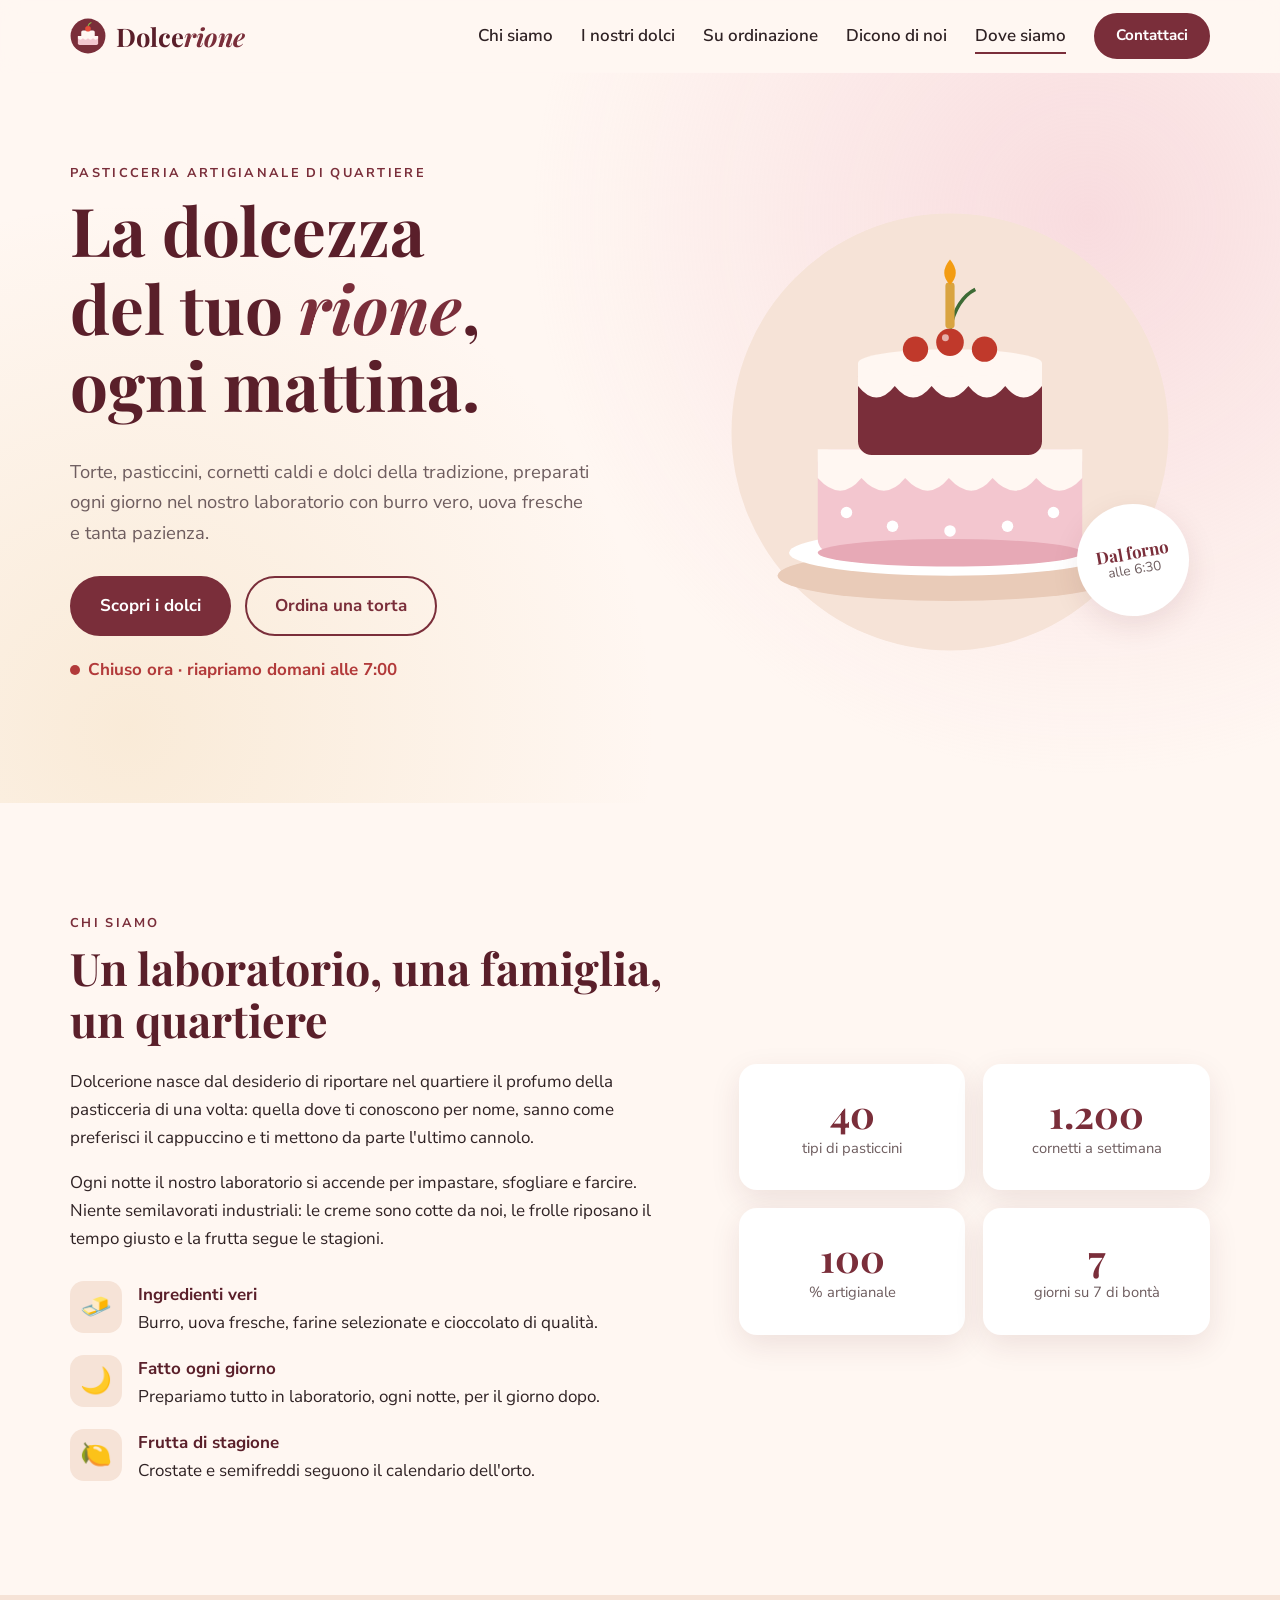
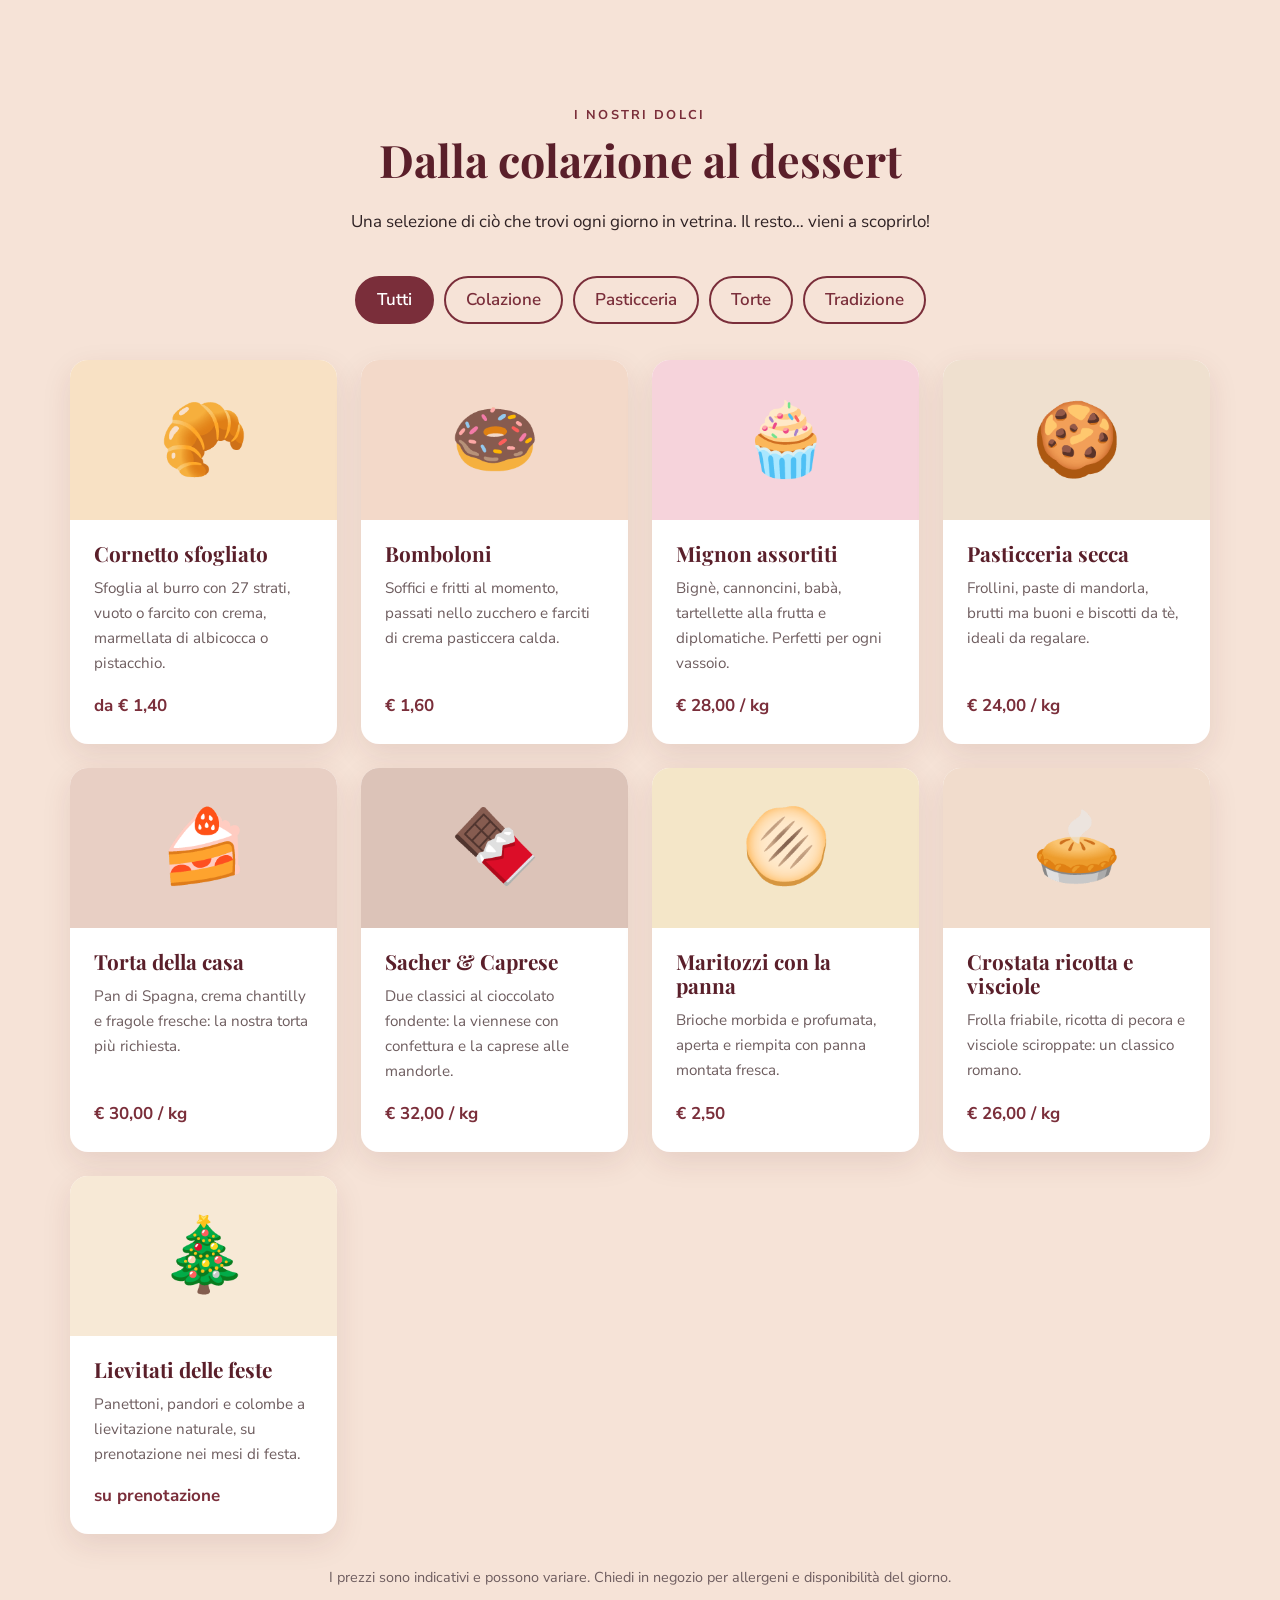
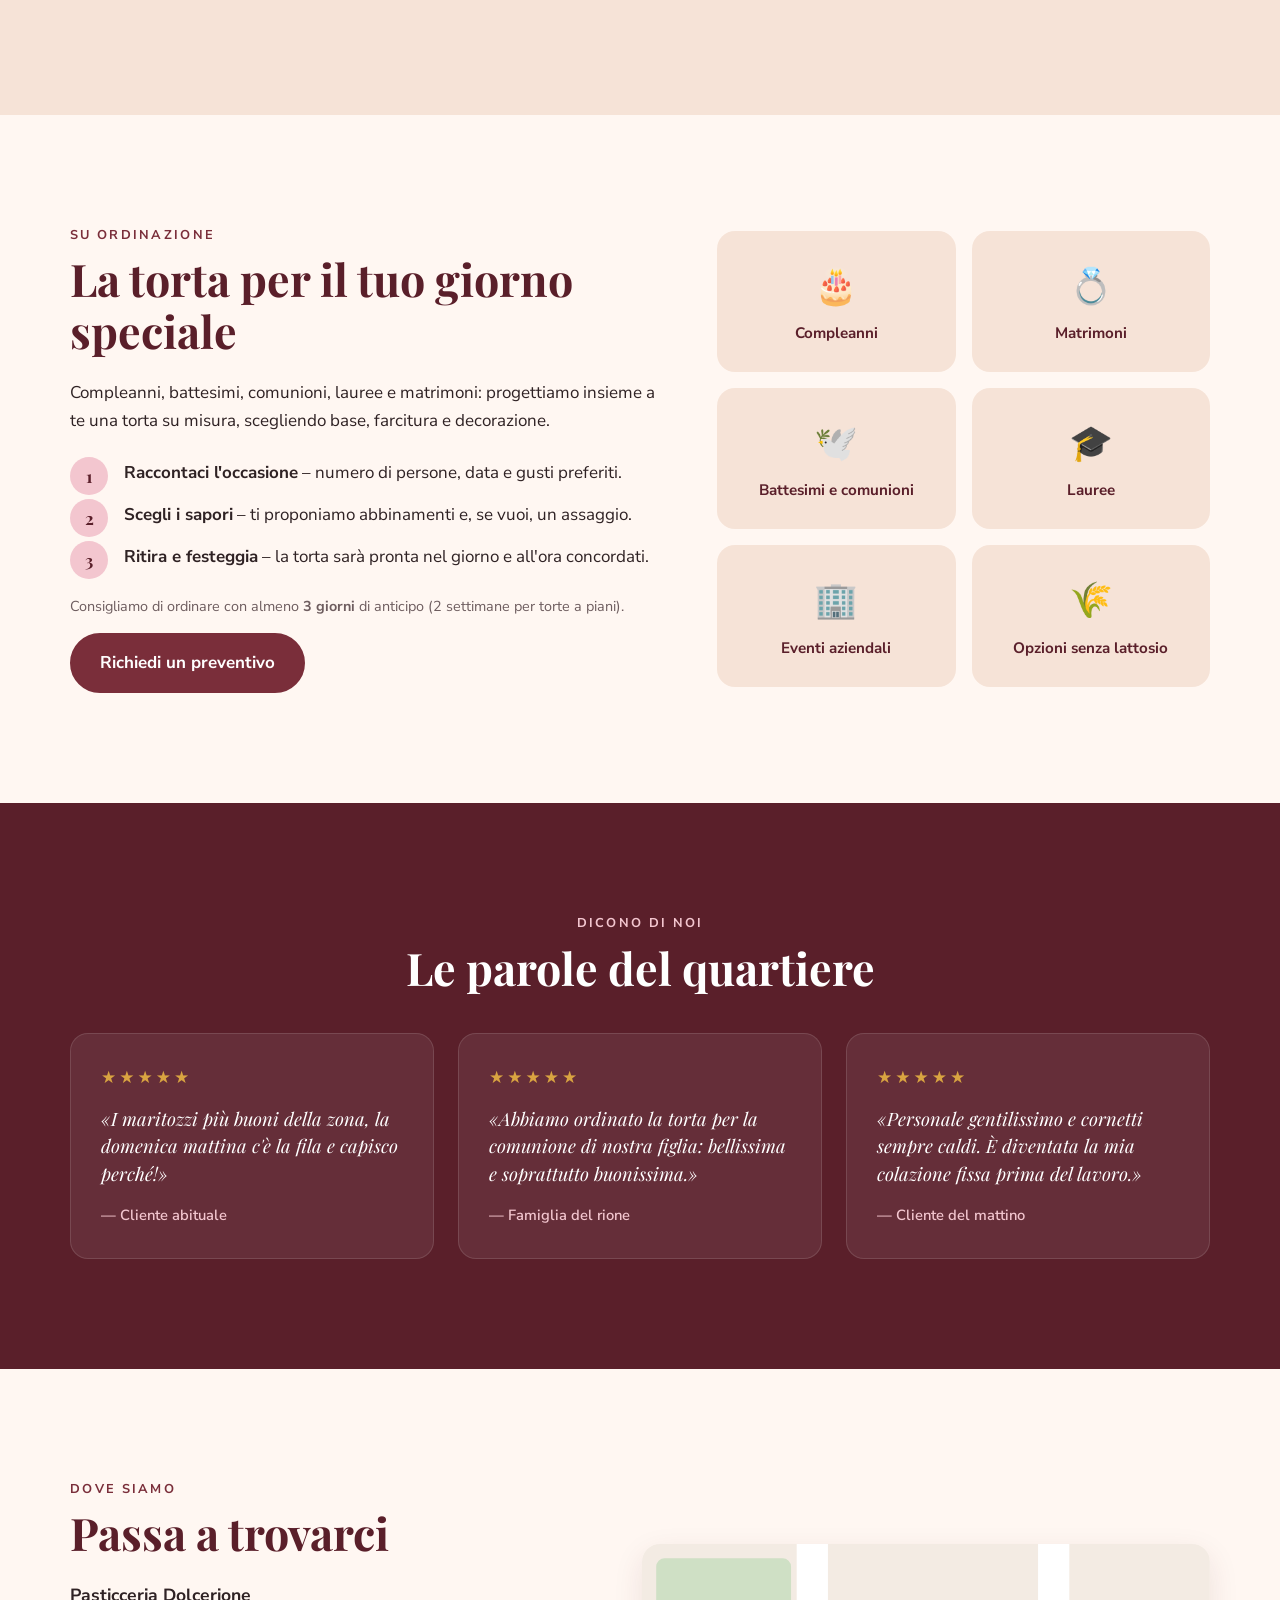
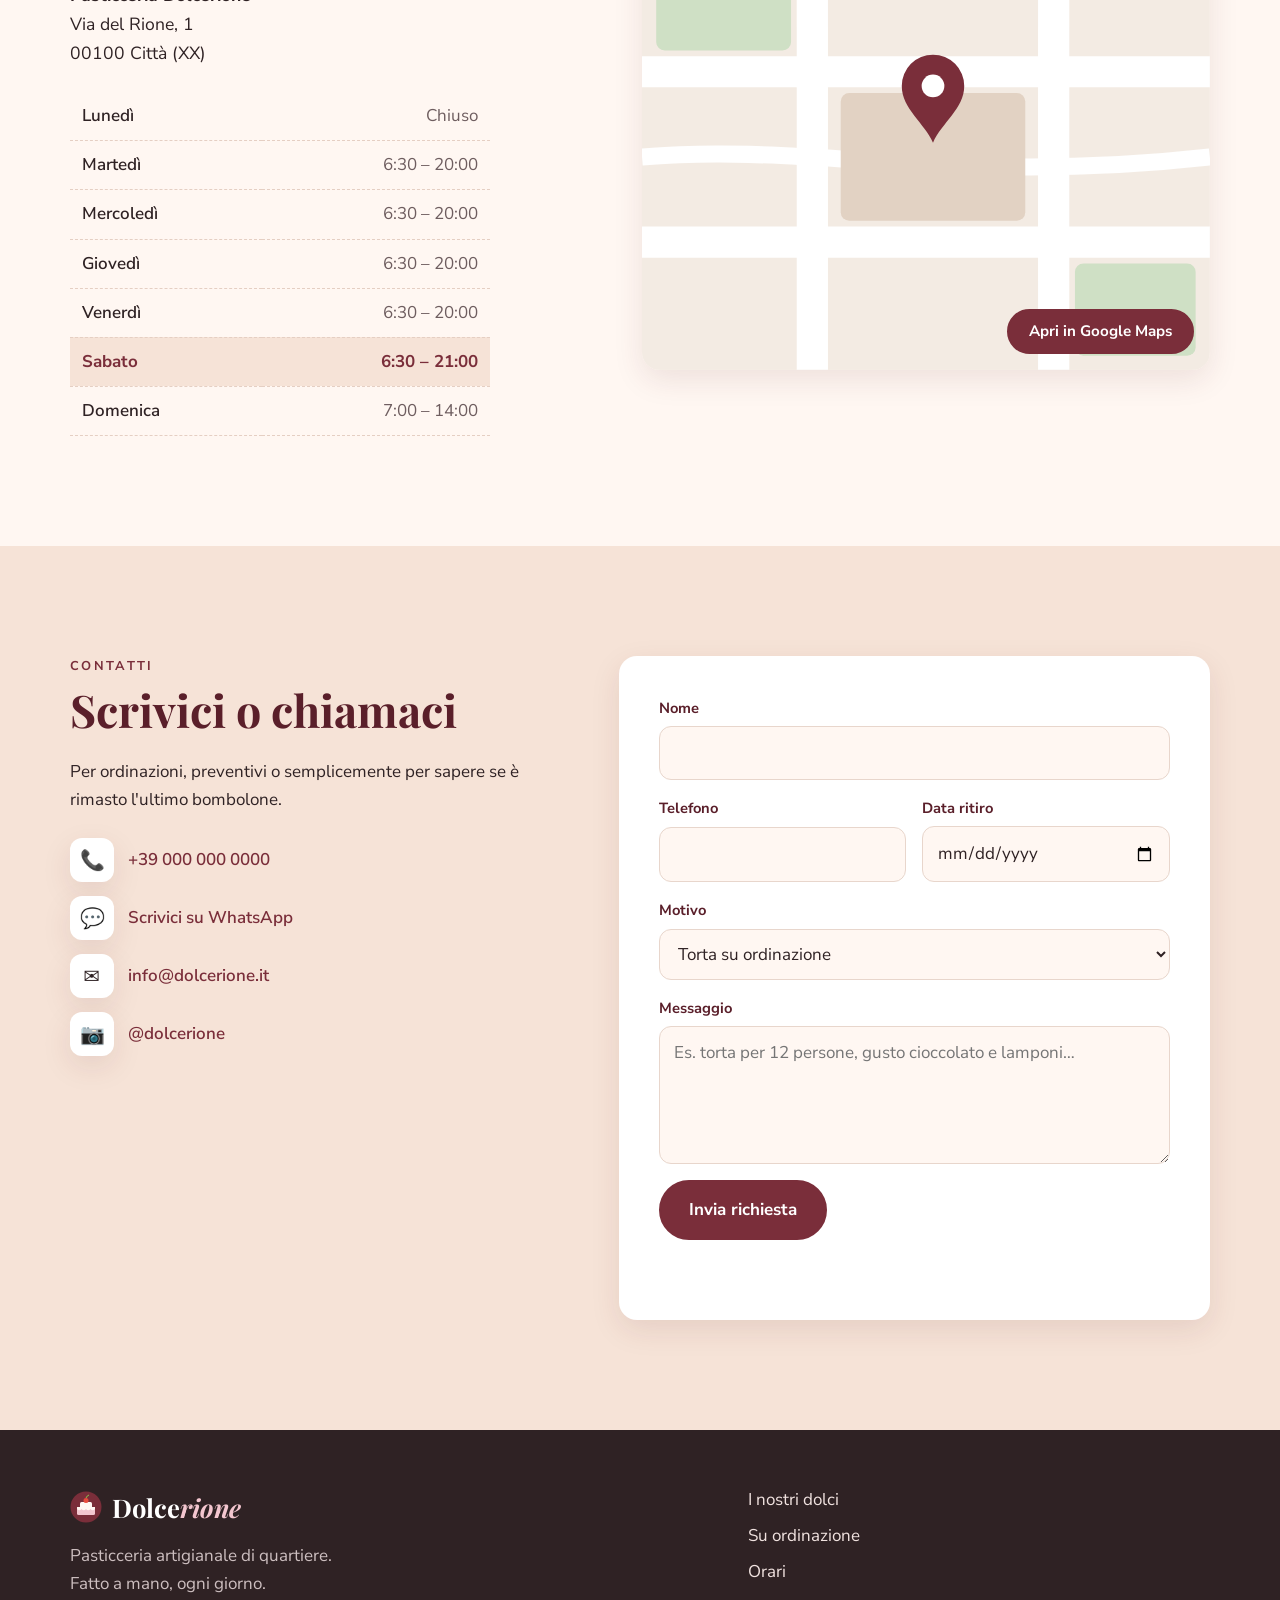
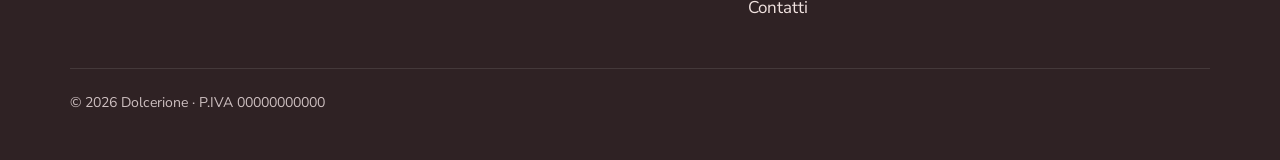
==== index.html @ 0960d381 "Crea il sito della pasticceria Dolcerione Sito statico one-page responsive con sezioni chi siamo, pr" ====
<!doctype html>
<html lang="it">
<head>
  <meta charset="utf-8">
  <meta name="viewport" content="width=device-width, initial-scale=1">
  <title>Dolcerione · Pasticceria artigianale</title>
  <meta name="description" content="Dolcerione, pasticceria artigianale di quartiere: torte, mignon, lievitati e dolci su ordinazione preparati ogni giorno con ingredienti genuini.">
  <meta name="theme-color" content="#7a2e3a">
  <link rel="icon" href="assets/favicon.svg" type="image/svg+xml">
  <link rel="preconnect" href="https://fonts.googleapis.com">
  <link rel="preconnect" href="https://fonts.gstatic.com" crossorigin>
  <link href="https://fonts.googleapis.com/css2?family=Playfair+Display:ital,wght@0,500;0,700;1,500&family=Nunito+Sans:wght@400;600;700&display=swap" rel="stylesheet">
  <link rel="stylesheet" href="style.css">
</head>
<body>

  <!-- ========== HEADER ========== -->
  <header class="site-header" id="top">
    <div class="container nav-wrap">
      <a href="#top" class="logo" aria-label="Dolcerione, torna all'inizio">
        <img src="assets/favicon.svg" alt="" width="36" height="36">
        <span>Dolce<em>rione</em></span>
      </a>
      <button class="nav-toggle" aria-expanded="false" aria-controls="menu" aria-label="Apri il menu">
        <span></span><span></span><span></span>
      </button>
      <nav id="menu" class="nav">
        <a href="#chi-siamo">Chi siamo</a>
        <a href="#prodotti">I nostri dolci</a>
        <a href="#ordinazioni">Su ordinazione</a>
        <a href="#recensioni">Dicono di noi</a>
        <a href="#dove-siamo">Dove siamo</a>
        <a href="#contatti" class="btn btn-small">Contattaci</a>
      </nav>
    </div>
  </header>

  <main>
    <!-- ========== HERO ========== -->
    <section class="hero">
      <div class="container hero-grid">
        <div class="hero-text">
          <p class="eyebrow">Pasticceria artigianale di quartiere</p>
          <h1>La dolcezza<br>del tuo <em>rione</em>,<br>ogni mattina.</h1>
          <p class="lead">Torte, pasticcini, cornetti caldi e dolci della tradizione, preparati ogni giorno nel nostro laboratorio con burro vero, uova fresche e tanta pazienza.</p>
          <div class="hero-actions">
            <a href="#prodotti" class="btn">Scopri i dolci</a>
            <a href="#ordinazioni" class="btn btn-ghost">Ordina una torta</a>
          </div>
          <p class="open-now" id="open-status" aria-live="polite"></p>
        </div>
        <div class="hero-art" aria-hidden="true">
          <svg viewBox="0 0 400 400" class="cake-svg">
            <circle cx="200" cy="200" r="190" fill="#f6e3d7"/>
            <ellipse cx="200" cy="325" rx="150" ry="22" fill="#e9cbb8"/>
            <!-- piatto -->
            <ellipse cx="200" cy="305" rx="140" ry="20" fill="#fff"/>
            <!-- strato basso -->
            <rect x="85" y="215" width="230" height="90" rx="12" fill="#f3c6cf"/>
            <ellipse cx="200" cy="305" rx="115" ry="12" fill="#e7a9b6"/>
            <path d="M85 240 q20 22 38 0 q20 22 38 0 q20 22 38 0 q20 22 38 0 q20 22 38 0 q20 22 40 0 v-25 h-230z" fill="#fff7f2"/>
            <!-- strato alto -->
            <rect x="120" y="140" width="160" height="80" rx="12" fill="#7a2e3a"/>
            <path d="M120 160 q16 20 32 0 q16 20 32 0 q16 20 32 0 q16 20 32 0 q16 20 32 0 v-20 h-160z" fill="#fff7f2"/>
            <ellipse cx="200" cy="140" rx="80" ry="12" fill="#fff7f2"/>
            <!-- ciliegie / frutti -->
            <circle cx="170" cy="128" r="11" fill="#c0392b"/>
            <circle cx="200" cy="122" r="12" fill="#c0392b"/>
            <circle cx="230" cy="128" r="11" fill="#c0392b"/>
            <path d="M200 110 q6 -26 22 -34" stroke="#3d6b35" stroke-width="3" fill="none"/>
            <circle cx="196" cy="118" r="3" fill="#fff" opacity=".6"/>
            <!-- candela -->
            <rect x="196" y="70" width="8" height="40" rx="3" fill="#d9a441"/>
            <path d="M200 50 q10 12 0 22 q-10 -10 0 -22z" fill="#f39c12" class="flame"/>
            <!-- decorazioni -->
            <circle cx="110" cy="270" r="5" fill="#fff"/>
            <circle cx="150" cy="282" r="5" fill="#fff"/>
            <circle cx="250" cy="282" r="5" fill="#fff"/>
            <circle cx="290" cy="270" r="5" fill="#fff"/>
            <circle cx="200" cy="286" r="5" fill="#fff"/>
          </svg>
          <div class="badge">
            <strong>Dal forno</strong>
            <span>alle 6:30</span>
          </div>
        </div>
      </div>
    </section>

    <!-- ========== CHI SIAMO ========== -->
    <section id="chi-siamo" class="section">
      <div class="container about-grid">
        <div class="about-text reveal">
          <p class="eyebrow">Chi siamo</p>
          <h2>Un laboratorio, una famiglia, un quartiere</h2>
          <p>Dolcerione nasce dal desiderio di riportare nel quartiere il profumo della pasticceria di una volta: quella dove ti conoscono per nome, sanno come preferisci il cappuccino e ti mettono da parte l'ultimo cannolo.</p>
          <p>Ogni notte il nostro laboratorio si accende per impastare, sfogliare e farcire. Niente semilavorati industriali: le creme sono cotte da noi, le frolle riposano il tempo giusto e la frutta segue le stagioni.</p>
          <ul class="values">
            <li><span>🧈</span><div><strong>Ingredienti veri</strong>Burro, uova fresche, farine selezionate e cioccolato di qualità.</div></li>
            <li><span>🌙</span><div><strong>Fatto ogni giorno</strong>Prepariamo tutto in laboratorio, ogni notte, per il giorno dopo.</div></li>
            <li><span>🍋</span><div><strong>Frutta di stagione</strong>Crostate e semifreddi seguono il calendario dell'orto.</div></li>
          </ul>
        </div>
        <div class="about-stats reveal">
          <div class="stat"><strong data-count="40">0</strong><span>tipi di pasticcini</span></div>
          <div class="stat"><strong data-count="1200">0</strong><span>cornetti a settimana</span></div>
          <div class="stat"><strong data-count="100">0</strong><span>% artigianale</span></div>
          <div class="stat"><strong data-count="7">0</strong><span>giorni su 7 di bontà</span></div>
        </div>
      </div>
    </section>

    <!-- ========== PRODOTTI ========== -->
    <section id="prodotti" class="section section-tinted">
      <div class="container">
        <div class="section-head reveal">
          <p class="eyebrow">I nostri dolci</p>
          <h2>Dalla colazione al dessert</h2>
          <p>Una selezione di ciò che trovi ogni giorno in vetrina. Il resto… vieni a scoprirlo!</p>
        </div>

        <div class="filters" role="tablist" aria-label="Filtra per categoria">
          <button class="filter active" data-filter="tutti" role="tab" aria-selected="true">Tutti</button>
          <button class="filter" data-filter="colazione" role="tab" aria-selected="false">Colazione</button>
          <button class="filter" data-filter="pasticceria" role="tab" aria-selected="false">Pasticceria</button>
          <button class="filter" data-filter="torte" role="tab" aria-selected="false">Torte</button>
          <button class="filter" data-filter="tradizione" role="tab" aria-selected="false">Tradizione</button>
        </div>

        <div class="products" id="products">
          <article class="card" data-cat="colazione">
            <div class="card-img" style="--bg:#f8e1c4">🥐</div>
            <div class="card-body">
              <h3>Cornetto sfogliato</h3>
              <p>Sfoglia al burro con 27 strati, vuoto o farcito con crema, marmellata di albicocca o pistacchio.</p>
              <span class="price">da € 1,40</span>
            </div>
          </article>
          <article class="card" data-cat="colazione">
            <div class="card-img" style="--bg:#f3d9c9">🍩</div>
            <div class="card-body">
              <h3>Bomboloni</h3>
              <p>Soffici e fritti al momento, passati nello zucchero e farciti di crema pasticcera calda.</p>
              <span class="price">€ 1,60</span>
            </div>
          </article>
          <article class="card" data-cat="pasticceria">
            <div class="card-img" style="--bg:#f6d3db">🧁</div>
            <div class="card-body">
              <h3>Mignon assortiti</h3>
              <p>Bignè, cannoncini, babà, tartellette alla frutta e diplomatiche. Perfetti per ogni vassoio.</p>
              <span class="price">€ 28,00 / kg</span>
            </div>
          </article>
          <article class="card" data-cat="pasticceria">
            <div class="card-img" style="--bg:#efe0cf">🍪</div>
            <div class="card-body">
              <h3>Pasticceria secca</h3>
              <p>Frollini, paste di mandorla, brutti ma buoni e biscotti da tè, ideali da regalare.</p>
              <span class="price">€ 24,00 / kg</span>
            </div>
          </article>
          <article class="card" data-cat="torte">
            <div class="card-img" style="--bg:#e8cfc4">🍰</div>
            <div class="card-body">
              <h3>Torta della casa</h3>
              <p>Pan di Spagna, crema chantilly e fragole fresche: la nostra torta più richiesta.</p>
              <span class="price">€ 30,00 / kg</span>
            </div>
          </article>
          <article class="card" data-cat="torte">
            <div class="card-img" style="--bg:#dcc3b8">🍫</div>
            <div class="card-body">
              <h3>Sacher & Caprese</h3>
              <p>Due classici al cioccolato fondente: la viennese con confettura e la caprese alle mandorle.</p>
              <span class="price">€ 32,00 / kg</span>
            </div>
          </article>
          <article class="card" data-cat="tradizione">
            <div class="card-img" style="--bg:#f4e6c8">🫓</div>
            <div class="card-body">
              <h3>Maritozzi con la panna</h3>
              <p>Brioche morbida e profumata, aperta e riempita con panna montata fresca.</p>
              <span class="price">€ 2,50</span>
            </div>
          </article>
          <article class="card" data-cat="tradizione">
            <div class="card-img" style="--bg:#f1dccc">🥧</div>
            <div class="card-body">
              <h3>Crostata ricotta e visciole</h3>
              <p>Frolla friabile, ricotta di pecora e visciole sciroppate: un classico romano.</p>
              <span class="price">€ 26,00 / kg</span>
            </div>
          </article>
          <article class="card" data-cat="tradizione">
            <div class="card-img" style="--bg:#f7e9d6">🎄</div>
            <div class="card-body">
              <h3>Lievitati delle feste</h3>
              <p>Panettoni, pandori e colombe a lievitazione naturale, su prenotazione nei mesi di festa.</p>
              <span class="price">su prenotazione</span>
            </div>
          </article>
        </div>
        <p class="note">I prezzi sono indicativi e possono variare. Chiedi in negozio per allergeni e disponibilità del giorno.</p>
      </div>
    </section>

    <!-- ========== ORDINAZIONI ========== -->
    <section id="ordinazioni" class="section">
      <div class="container order-grid">
        <div class="reveal">
          <p class="eyebrow">Su ordinazione</p>
          <h2>La torta per il tuo giorno speciale</h2>
          <p>Compleanni, battesimi, comunioni, lauree e matrimoni: progettiamo insieme a te una torta su misura, scegliendo base, farcitura e decorazione.</p>
          <ol class="steps">
            <li><strong>Raccontaci l'occasione</strong> – numero di persone, data e gusti preferiti.</li>
            <li><strong>Scegli i sapori</strong> – ti proponiamo abbinamenti e, se vuoi, un assaggio.</li>
            <li><strong>Ritira e festeggia</strong> – la torta sarà pronta nel giorno e all'ora concordati.</li>
          </ol>
          <p class="note">Consigliamo di ordinare con almeno <strong>3 giorni</strong> di anticipo (2 settimane per torte a piani).</p>
          <a href="#contatti" class="btn">Richiedi un preventivo</a>
        </div>
        <div class="occasions reveal">
          <div class="occasion">🎂<span>Compleanni</span></div>
          <div class="occasion">💍<span>Matrimoni</span></div>
          <div class="occasion">🕊️<span>Battesimi e comunioni</span></div>
          <div class="occasion">🎓<span>Lauree</span></div>
          <div class="occasion">🏢<span>Eventi aziendali</span></div>
          <div class="occasion">🌾<span>Opzioni senza lattosio</span></div>
        </div>
      </div>
    </section>

    <!-- ========== RECENSIONI ========== -->
    <section id="recensioni" class="section section-dark">
      <div class="container">
        <div class="section-head reveal">
          <p class="eyebrow">Dicono di noi</p>
          <h2>Le parole del quartiere</h2>
        </div>
        <div class="reviews">
          <figure class="review reveal">
            <div class="stars" aria-label="5 stelle su 5">★★★★★</div>
            <blockquote>«I maritozzi più buoni della zona, la domenica mattina c'è la fila e capisco perché!»</blockquote>
            <figcaption>— Cliente abituale</figcaption>
          </figure>
          <figure class="review reveal">
            <div class="stars" aria-label="5 stelle su 5">★★★★★</div>
            <blockquote>«Abbiamo ordinato la torta per la comunione di nostra figlia: bellissima e soprattutto buonissima.»</blockquote>
            <figcaption>— Famiglia del rione</figcaption>
          </figure>
          <figure class="review reveal">
            <div class="stars" aria-label="5 stelle su 5">★★★★★</div>
            <blockquote>«Personale gentilissimo e cornetti sempre caldi. È diventata la mia colazione fissa prima del lavoro.»</blockquote>
            <figcaption>— Cliente del mattino</figcaption>
          </figure>
        </div>
      </div>
    </section>

    <!-- ========== DOVE SIAMO ========== -->
    <section id="dove-siamo" class="section">
      <div class="container where-grid">
        <div class="reveal">
          <p class="eyebrow">Dove siamo</p>
          <h2>Passa a trovarci</h2>
          <address class="address">
            <!-- TODO: sostituire con l'indirizzo reale -->
            <strong>Pasticceria Dolcerione</strong><br>
            Via del Rione, 1<br>
            00100 Città (XX)
          </address>
          <table class="hours" aria-label="Orari di apertura">
            <tbody>
              <tr data-day="1"><th>Lunedì</th><td>Chiuso</td></tr>
              <tr data-day="2"><th>Martedì</th><td>6:30 – 20:00</td></tr>
              <tr data-day="3"><th>Mercoledì</th><td>6:30 – 20:00</td></tr>
              <tr data-day="4"><th>Giovedì</th><td>6:30 – 20:00</td></tr>
              <tr data-day="5"><th>Venerdì</th><td>6:30 – 20:00</td></tr>
              <tr data-day="6"><th>Sabato</th><td>6:30 – 21:00</td></tr>
              <tr data-day="0"><th>Domenica</th><td>7:00 – 14:00</td></tr>
            </tbody>
          </table>
        </div>
        <div class="map reveal">
          <!-- TODO: sostituire con l'iframe di Google Maps dell'indirizzo reale -->
          <svg viewBox="0 0 400 300" role="img" aria-label="Mappa illustrativa">
            <rect width="400" height="300" fill="#f3ebe3"/>
            <path d="M0 90 H400 M0 210 H400 M120 0 V300 M290 0 V300" stroke="#fff" stroke-width="22"/>
            <path d="M0 150 C120 140 220 170 400 150" stroke="#fff" stroke-width="12" fill="none"/>
            <rect x="140" y="105" width="130" height="90" rx="6" fill="#e2d2c3"/>
            <rect x="10" y="10" width="95" height="65" rx="6" fill="#cfe0c5"/>
            <rect x="305" y="225" width="85" height="65" rx="6" fill="#cfe0c5"/>
            <g transform="translate(205 140)"><g class="pin">
              <path d="M0 0 C-6 -14 -22 -24 -22 -40 A22 22 0 1 1 22 -40 C22 -24 6 -14 0 0z" fill="#7a2e3a"/>
              <circle cx="0" cy="-40" r="8" fill="#fff"/>
            </g></g>
          </svg>
          <a class="btn btn-small map-link" href="https://www.google.com/maps/search/?api=1&query=Pasticceria+Dolcerione" target="_blank" rel="noopener">Apri in Google Maps</a>
        </div>
      </div>
    </section>

    <!-- ========== CONTATTI ========== -->
    <section id="contatti" class="section section-tinted">
      <div class="container contact-grid">
        <div class="reveal">
          <p class="eyebrow">Contatti</p>
          <h2>Scrivici o chiamaci</h2>
          <p>Per ordinazioni, preventivi o semplicemente per sapere se è rimasto l'ultimo bombolone.</p>
          <ul class="contact-list">
            <!-- TODO: sostituire con i recapiti reali -->
            <li><span>📞</span><a href="tel:+390000000000">+39 000 000 0000</a></li>
            <li><span>💬</span><a href="https://wa.me/390000000000" target="_blank" rel="noopener">Scrivici su WhatsApp</a></li>
            <li><span>✉️</span><a href="mailto:info@dolcerione.it">info@dolcerione.it</a></li>
            <li><span>📷</span><a href="https://www.instagram.com/" target="_blank" rel="noopener">@dolcerione</a></li>
          </ul>
        </div>
        <form class="contact-form reveal" id="contact-form" novalidate>
          <div class="field">
            <label for="nome">Nome</label>
            <input id="nome" name="nome" type="text" autocomplete="name" required>
          </div>
          <div class="field-row">
            <div class="field">
              <label for="telefono">Telefono</label>
              <input id="telefono" name="telefono" type="tel" autocomplete="tel">
            </div>
            <div class="field">
              <label for="data">Data ritiro</label>
              <input id="data" name="data" type="date">
            </div>
          </div>
          <div class="field">
            <label for="tipo">Motivo</label>
            <select id="tipo" name="tipo">
              <option>Torta su ordinazione</option>
              <option>Vassoio di pasticcini</option>
              <option>Lievitati delle feste</option>
              <option>Informazioni</option>
            </select>
          </div>
          <div class="field">
            <label for="messaggio">Messaggio</label>
            <textarea id="messaggio" name="messaggio" rows="4" required placeholder="Es. torta per 12 persone, gusto cioccolato e lamponi…"></textarea>
          </div>
          <button type="submit" class="btn">Invia richiesta</button>
          <p class="form-msg" id="form-msg" role="status"></p>
        </form>
      </div>
    </section>
  </main>

  <!-- ========== FOOTER ========== -->
  <footer class="site-footer">
    <div class="container footer-grid">
      <div>
        <a href="#top" class="logo logo-light">
          <img src="assets/favicon.svg" alt="" width="32" height="32">
          <span>Dolce<em>rione</em></span>
        </a>
        <p>Pasticceria artigianale di quartiere.<br>Fatto a mano, ogni giorno.</p>
      </div>
      <nav aria-label="Link rapidi">
        <a href="#prodotti">I nostri dolci</a>
        <a href="#ordinazioni">Su ordinazione</a>
        <a href="#dove-siamo">Orari</a>
        <a href="#contatti">Contatti</a>
      </nav>
      <p class="copy">© <span id="year"></span> Dolcerione · P.IVA 00000000000</p>
    </div>
  </footer>

  <script src="script.js"></script>
</body>
</html>
---- style.css ----
/* ===== Dolcerione · foglio di stile ===== */
:root {
  --wine: #7a2e3a;
  --wine-dark: #5a1f2a;
  --rose: #f3c6cf;
  --cream: #fff7f2;
  --sand: #f6e3d7;
  --ink: #2f2224;
  --muted: #6e5d5f;
  --gold: #d9a441;
  --radius: 18px;
  --shadow: 0 10px 30px rgba(90, 31, 42, .10);
  --serif: "Playfair Display", Georgia, serif;
  --sans: "Nunito Sans", system-ui, -apple-system, "Segoe UI", sans-serif;
}

*, *::before, *::after { box-sizing: border-box; }
html { scroll-behavior: smooth; scroll-padding-top: 80px; }
body {
  margin: 0;
  font-family: var(--sans);
  font-size: 17px;
  line-height: 1.65;
  color: var(--ink);
  background: var(--cream);
  -webkit-font-smoothing: antialiased;
}
img, svg { max-width: 100%; display: block; }
a { color: var(--wine); }
h1, h2, h3 { font-family: var(--serif); line-height: 1.15; margin: 0 0 .5em; color: var(--wine-dark); }
h1 { font-size: clamp(2.4rem, 5.5vw, 4.2rem); }
h2 { font-size: clamp(1.9rem, 3.8vw, 2.8rem); }
h3 { font-size: 1.3rem; }
h1 em, h2 em, .logo em { color: var(--wine); font-style: italic; }
p { margin: 0 0 1em; }

.container { width: min(1140px, 100% - 32px); margin-inline: auto; }
.section { padding: clamp(64px, 10vw, 110px) 0; }
.section-tinted { background: var(--sand); }
.section-dark { background: var(--wine-dark); color: #f7e8e3; }
.section-dark h2 { color: #fff; }
.section-dark .eyebrow { color: var(--rose); }

.eyebrow {
  font-size: .8rem; font-weight: 700; letter-spacing: .18em; text-transform: uppercase;
  color: var(--wine); margin-bottom: .6em;
}
.section-head { text-align: center; max-width: 640px; margin: 0 auto 40px; }
.note { font-size: .9rem; color: var(--muted); }

/* ===== Bottoni ===== */
.btn {
  display: inline-block; padding: 14px 28px; border-radius: 999px;
  background: var(--wine); color: #fff; text-decoration: none; font-weight: 700;
  border: 2px solid var(--wine); cursor: pointer; font: inherit; font-weight: 700;
  transition: transform .2s, background .2s, box-shadow .2s;
}
.btn:hover { background: var(--wine-dark); border-color: var(--wine-dark); transform: translateY(-2px); box-shadow: var(--shadow); }
.btn-ghost { background: transparent; color: var(--wine); }
.btn-ghost:hover { color: #fff; }
.btn-small { padding: 8px 20px; font-size: .95rem; }
:focus-visible { outline: 3px solid var(--gold); outline-offset: 3px; }

/* ===== Header ===== */
.site-header {
  position: sticky; top: 0; z-index: 50;
  background: rgba(255, 247, 242, .9);
  backdrop-filter: blur(10px);
  border-bottom: 1px solid transparent;
  transition: border-color .3s, box-shadow .3s;
}
.site-header.scrolled { border-color: #f0dcd2; box-shadow: 0 4px 20px rgba(90,31,42,.06); }
.nav-wrap { display: flex; align-items: center; justify-content: space-between; height: 72px; }
.logo { display: flex; align-items: center; gap: 10px; text-decoration: none; font-family: var(--serif); font-size: 1.6rem; font-weight: 700; color: var(--wine-dark); }
.logo-light { color: #fff; }
.logo-light em { color: var(--rose); }
.nav { display: flex; align-items: center; gap: 28px; }
.nav a:not(.btn) { color: var(--ink); text-decoration: none; font-weight: 600; position: relative; }
.nav a:not(.btn)::after {
  content: ""; position: absolute; left: 0; bottom: -4px; height: 2px; width: 100%;
  background: var(--wine); transform: scaleX(0); transform-origin: left; transition: transform .25s;
}
.nav a:not(.btn):hover::after, .nav a.active::after { transform: scaleX(1); }
.nav-toggle { display: none; background: none; border: 0; padding: 8px; cursor: pointer; }
.nav-toggle span { display: block; width: 26px; height: 2px; background: var(--wine-dark); margin: 6px 0; transition: transform .3s, opacity .3s; }
.nav-toggle[aria-expanded="true"] span:nth-child(1) { transform: translateY(8px) rotate(45deg); }
.nav-toggle[aria-expanded="true"] span:nth-child(2) { opacity: 0; }
.nav-toggle[aria-expanded="true"] span:nth-child(3) { transform: translateY(-8px) rotate(-45deg); }

/* ===== Hero ===== */
.hero {
  padding: clamp(40px, 7vw, 90px) 0 clamp(60px, 8vw, 110px);
  background:
    radial-gradient(circle at 85% 20%, rgba(243,198,207,.55), transparent 45%),
    radial-gradient(circle at 10% 90%, rgba(217,164,65,.15), transparent 40%);
}
.hero-grid { display: grid; grid-template-columns: 1.1fr 1fr; gap: 48px; align-items: center; }
.lead { font-size: 1.15rem; color: var(--muted); max-width: 520px; }
.hero-actions { display: flex; flex-wrap: wrap; gap: 14px; margin: 28px 0 20px; }
.open-now { font-weight: 700; display: inline-flex; align-items: center; gap: 8px; min-height: 1.6em; }
.open-now::before { content: ""; width: 10px; height: 10px; border-radius: 50%; background: currentColor; }
.open-now.open { color: #2e7d32; }
.open-now.closed { color: #b23a3a; }
.open-now:empty::before { display: none; }
.hero-art { position: relative; }
.cake-svg { width: 100%; max-width: 460px; margin-inline: auto; animation: float 6s ease-in-out infinite; }
.flame { transform-origin: 200px 72px; animation: flicker 1.2s ease-in-out infinite alternate; }
.badge {
  position: absolute; right: 4%; bottom: 10%;
  background: #fff; border-radius: 50%; width: 112px; height: 112px;
  display: grid; place-content: center; text-align: center; box-shadow: var(--shadow);
  transform: rotate(-10deg); line-height: 1.2;
}
.badge strong { font-family: var(--serif); color: var(--wine); font-size: 1.05rem; }
.badge span { font-size: .85rem; color: var(--muted); }
@keyframes float { 50% { transform: translateY(-12px); } }
@keyframes flicker { from { transform: scale(1) rotate(-3deg); } to { transform: scale(1.12, .92) rotate(3deg); } }

/* ===== Chi siamo ===== */
.about-grid { display: grid; grid-template-columns: 1.3fr 1fr; gap: 56px; align-items: center; }
.values { list-style: none; padding: 0; margin: 28px 0 0; display: grid; gap: 18px; }
.values li { display: flex; gap: 16px; align-items: flex-start; }
.values li > span { font-size: 1.6rem; width: 52px; height: 52px; flex: none; display: grid; place-items: center; background: var(--sand); border-radius: 14px; }
.values strong { display: block; color: var(--wine-dark); }
.about-stats { display: grid; grid-template-columns: 1fr 1fr; gap: 18px; }
.stat { background: #fff; border-radius: var(--radius); padding: 28px 20px; text-align: center; box-shadow: var(--shadow); }
.stat strong { display: block; font-family: var(--serif); font-size: 2.4rem; color: var(--wine); line-height: 1.1; }
.stat span { font-size: .92rem; color: var(--muted); }

/* ===== Prodotti ===== */
.filters { display: flex; flex-wrap: wrap; justify-content: center; gap: 10px; margin-bottom: 36px; }
.filter {
  font: inherit; font-weight: 600; padding: 8px 20px; border-radius: 999px; cursor: pointer;
  border: 2px solid var(--wine); background: transparent; color: var(--wine); transition: .2s;
}
.filter:hover { background: rgba(122,46,58,.08); }
.filter.active { background: var(--wine); color: #fff; }
.products { display: grid; grid-template-columns: repeat(auto-fill, minmax(260px, 1fr)); gap: 24px; }
.card {
  background: #fff; border-radius: var(--radius); overflow: hidden; box-shadow: var(--shadow);
  display: flex; flex-direction: column; transition: transform .3s, box-shadow .3s, opacity .3s;
}
.card:hover { transform: translateY(-6px); box-shadow: 0 18px 40px rgba(90,31,42,.16); }
.card.hidden { display: none; }
.card-img { background: var(--bg); height: 160px; display: grid; place-items: center; font-size: 4.5rem; }
.card:hover .card-img { animation: wiggle .5s; }
.card-body { padding: 22px 24px 24px; display: flex; flex-direction: column; flex: 1; }
.card-body p { color: var(--muted); font-size: .95rem; flex: 1; }
.price { font-weight: 700; color: var(--wine); }
.products + .note { text-align: center; margin-top: 32px; }
@keyframes wiggle { 25% { transform: rotate(-4deg); } 75% { transform: rotate(4deg); } }

/* ===== Ordinazioni ===== */
.order-grid { display: grid; grid-template-columns: 1.2fr 1fr; gap: 56px; align-items: center; }
.steps { padding: 0; list-style: none; counter-reset: step; margin: 24px 0; display: grid; gap: 14px; }
.steps li { counter-increment: step; position: relative; padding-left: 54px; }
.steps li::before {
  content: counter(step); position: absolute; left: 0; top: -2px;
  width: 38px; height: 38px; border-radius: 50%; background: var(--rose); color: var(--wine-dark);
  display: grid; place-items: center; font-family: var(--serif); font-weight: 700;
}
.occasions { display: grid; grid-template-columns: repeat(2, 1fr); gap: 16px; }
.occasion {
  background: var(--sand); border-radius: var(--radius); padding: 26px 16px; text-align: center;
  font-size: 2.2rem; transition: transform .25s, background .25s;
}
.occasion span { display: block; font-size: .95rem; font-weight: 700; color: var(--wine-dark); margin-top: 6px; }
.occasion:hover { transform: scale(1.04); background: var(--rose); }

/* ===== Recensioni ===== */
.reviews { display: grid; grid-template-columns: repeat(3, 1fr); gap: 24px; }
.review { margin: 0; background: rgba(255,255,255,.07); border: 1px solid rgba(255,255,255,.12); border-radius: var(--radius); padding: 30px; }
.stars { color: var(--gold); letter-spacing: 3px; margin-bottom: 12px; }
.review blockquote { margin: 0 0 16px; font-family: var(--serif); font-style: italic; font-size: 1.15rem; line-height: 1.5; color: #fff; }
.review figcaption { color: var(--rose); font-weight: 600; font-size: .92rem; }

/* ===== Dove siamo ===== */
.where-grid { display: grid; grid-template-columns: 1fr 1.1fr; gap: 56px; align-items: center; }
.address { font-style: normal; font-size: 1.1rem; margin-bottom: 24px; }
.hours { width: 100%; max-width: 420px; border-collapse: collapse; }
.hours th, .hours td { padding: 10px 12px; border-bottom: 1px dashed #e5cfc3; text-align: left; }
.hours th { font-weight: 600; }
.hours td { text-align: right; color: var(--muted); }
.hours tr.today { background: var(--sand); }
.hours tr.today th, .hours tr.today td { color: var(--wine); font-weight: 700; }
.map { position: relative; border-radius: var(--radius); overflow: hidden; box-shadow: var(--shadow); }
.map svg { width: 100%; height: auto; }
.map iframe { width: 100%; height: 360px; border: 0; display: block; }
.map-link { position: absolute; right: 16px; bottom: 16px; }
.pin { animation: bounce 2s ease-in-out infinite; }
@keyframes bounce { 50% { transform: translateY(-10px); } }

/* ===== Contatti ===== */
.contact-grid { display: grid; grid-template-columns: 1fr 1.2fr; gap: 56px; align-items: start; }
.contact-list { list-style: none; padding: 0; margin: 24px 0 0; display: grid; gap: 14px; }
.contact-list li { display: flex; align-items: center; gap: 14px; font-weight: 600; }
.contact-list span { width: 44px; height: 44px; display: grid; place-items: center; background: #fff; border-radius: 12px; font-size: 1.25rem; box-shadow: var(--shadow); }
.contact-list a { text-decoration: none; }
.contact-list a:hover { text-decoration: underline; }
.contact-form { background: #fff; padding: clamp(24px, 4vw, 40px); border-radius: var(--radius); box-shadow: var(--shadow); display: grid; gap: 16px; }
.field { display: grid; gap: 6px; }
.field-row { display: grid; grid-template-columns: 1fr 1fr; gap: 16px; }
.field label { font-weight: 700; font-size: .92rem; color: var(--wine-dark); }
.field input, .field select, .field textarea {
  font: inherit; padding: 12px 14px; border: 1.5px solid #e8d6cc; border-radius: 12px; background: var(--cream); color: var(--ink); width: 100%;
  transition: border-color .2s, box-shadow .2s;
}
.field input:focus, .field select:focus, .field textarea:focus { outline: none; border-color: var(--wine); box-shadow: 0 0 0 3px rgba(122,46,58,.15); }
.field .invalid { border-color: #b23a3a; }
.contact-form .btn { justify-self: start; }
.form-msg { margin: 0; font-weight: 600; min-height: 1.4em; }
.form-msg.error { color: #b23a3a; }
.form-msg.ok { color: #2e7d32; }

/* ===== Footer ===== */
.site-footer { background: var(--ink); color: #cdbfc0; padding: 56px 0 32px; }
.footer-grid { display: grid; grid-template-columns: 1.4fr 1fr; gap: 32px; align-items: start; }
.site-footer p { margin-top: 14px; }
.site-footer nav { display: grid; gap: 8px; justify-items: start; }
.site-footer nav a { color: #f1e3e0; text-decoration: none; }
.site-footer nav a:hover { color: var(--rose); }
.copy { grid-column: 1 / -1; border-top: 1px solid rgba(255,255,255,.1); padding-top: 22px; font-size: .88rem; }

/* ===== Animazioni di comparsa ===== */
.reveal { opacity: 0; transform: translateY(24px); transition: opacity .7s ease, transform .7s ease; }
.reveal.visible { opacity: 1; transform: none; }

/* ===== Responsive ===== */
@media (max-width: 900px) {
  .hero-grid, .about-grid, .order-grid, .where-grid, .contact-grid { grid-template-columns: 1fr; gap: 40px; }
  .hero-art { order: -1; max-width: 340px; margin-inline: auto; }
  .reviews { grid-template-columns: 1fr; }

  .nav-toggle { display: block; }
  .nav {
    position: absolute; top: 72px; left: 0; right: 0;
    flex-direction: column; gap: 0; padding: 8px 16px 24px;
    background: var(--cream); border-bottom: 1px solid #f0dcd2; box-shadow: 0 16px 30px rgba(90,31,42,.08);
    transform: translateY(-12px); opacity: 0; visibility: hidden; transition: .25s;
  }
  .nav.open { transform: none; opacity: 1; visibility: visible; }
  .nav a:not(.btn) { padding: 14px 0; width: 100%; border-bottom: 1px solid #f3e5dd; }
  .nav a:not(.btn)::after { display: none; }
  .nav .btn { margin-top: 16px; }
}
@media (max-width: 520px) {
  body { font-size: 16px; }
  .field-row { grid-template-columns: 1fr; }
  .footer-grid { grid-template-columns: 1fr; }
  .badge { width: 92px; height: 92px; }
  .map-link { position: static; display: block; margin: 0; border-radius: 0; text-align: center; }
}

@media (prefers-reduced-motion: reduce) {
  *, *::before, *::after { animation: none !important; transition: none !important; scroll-behavior: auto !important; }
  .reveal { opacity: 1; transform: none; }
}
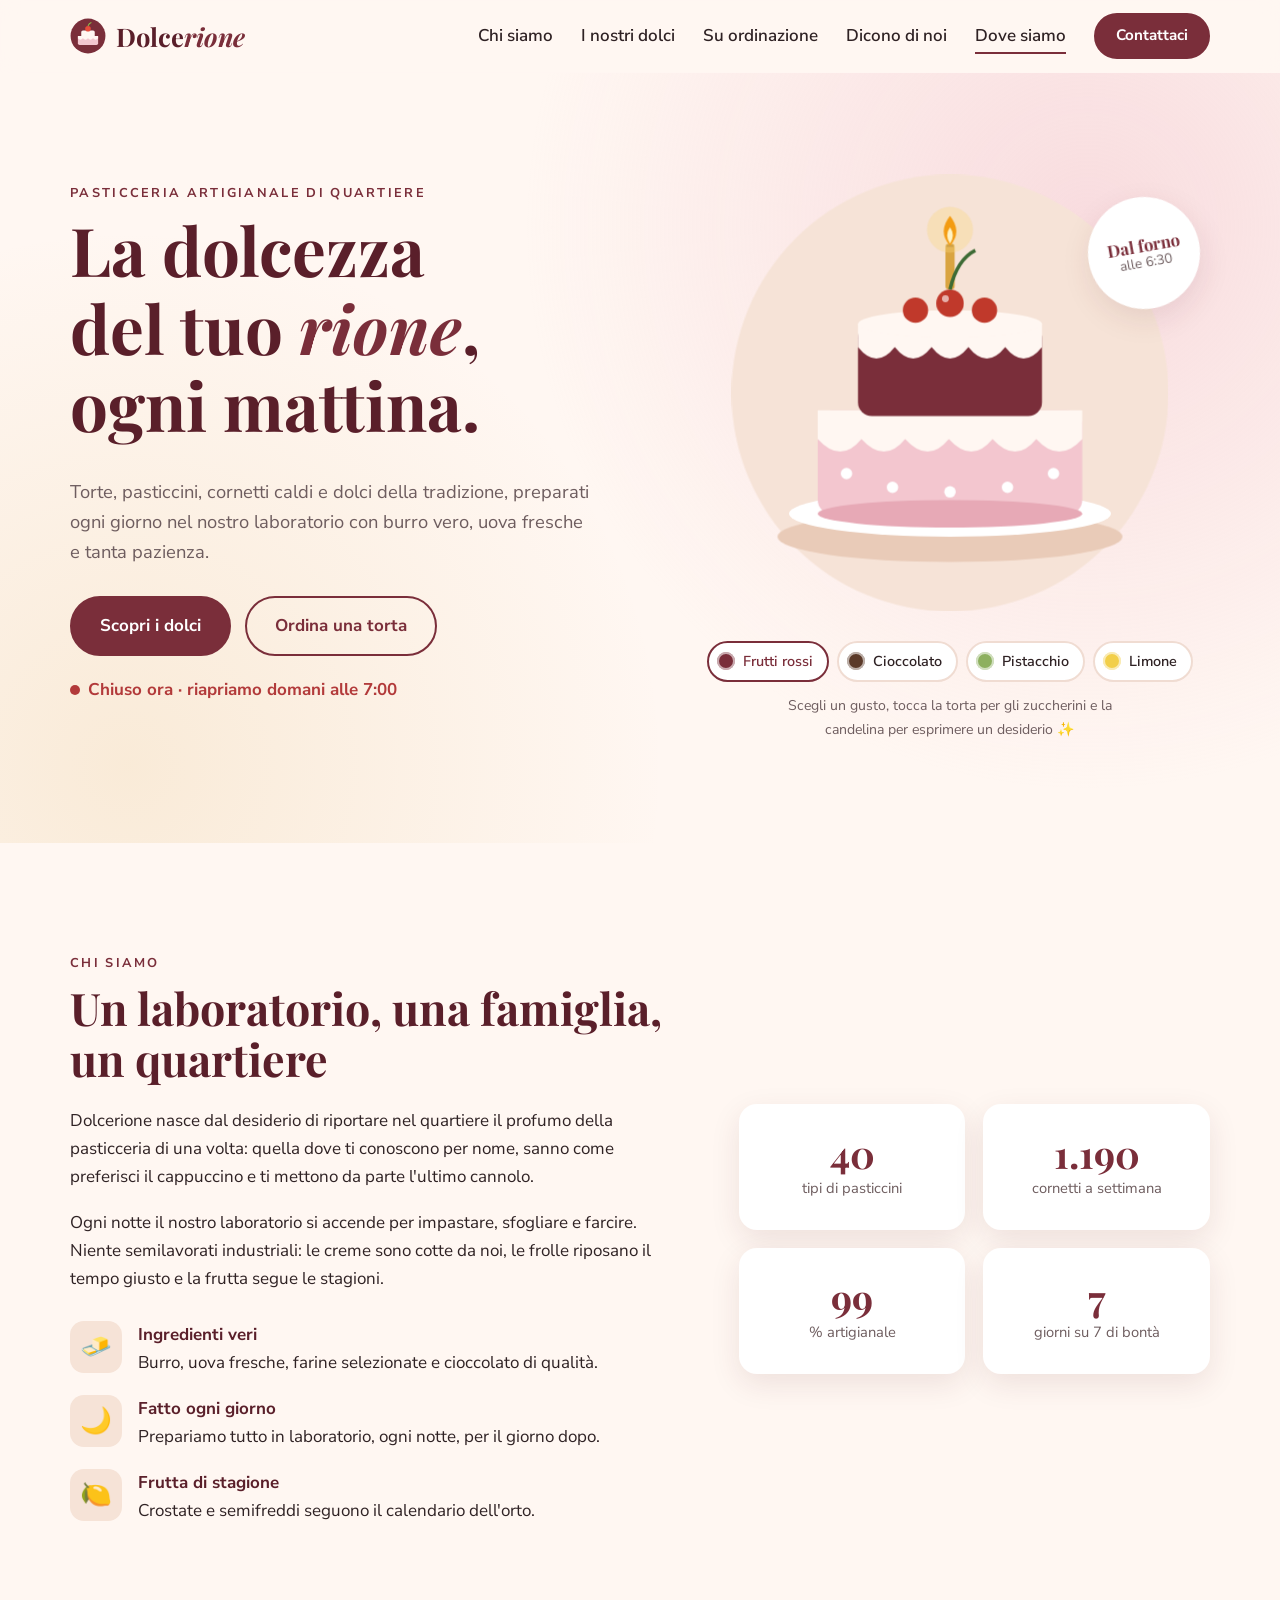
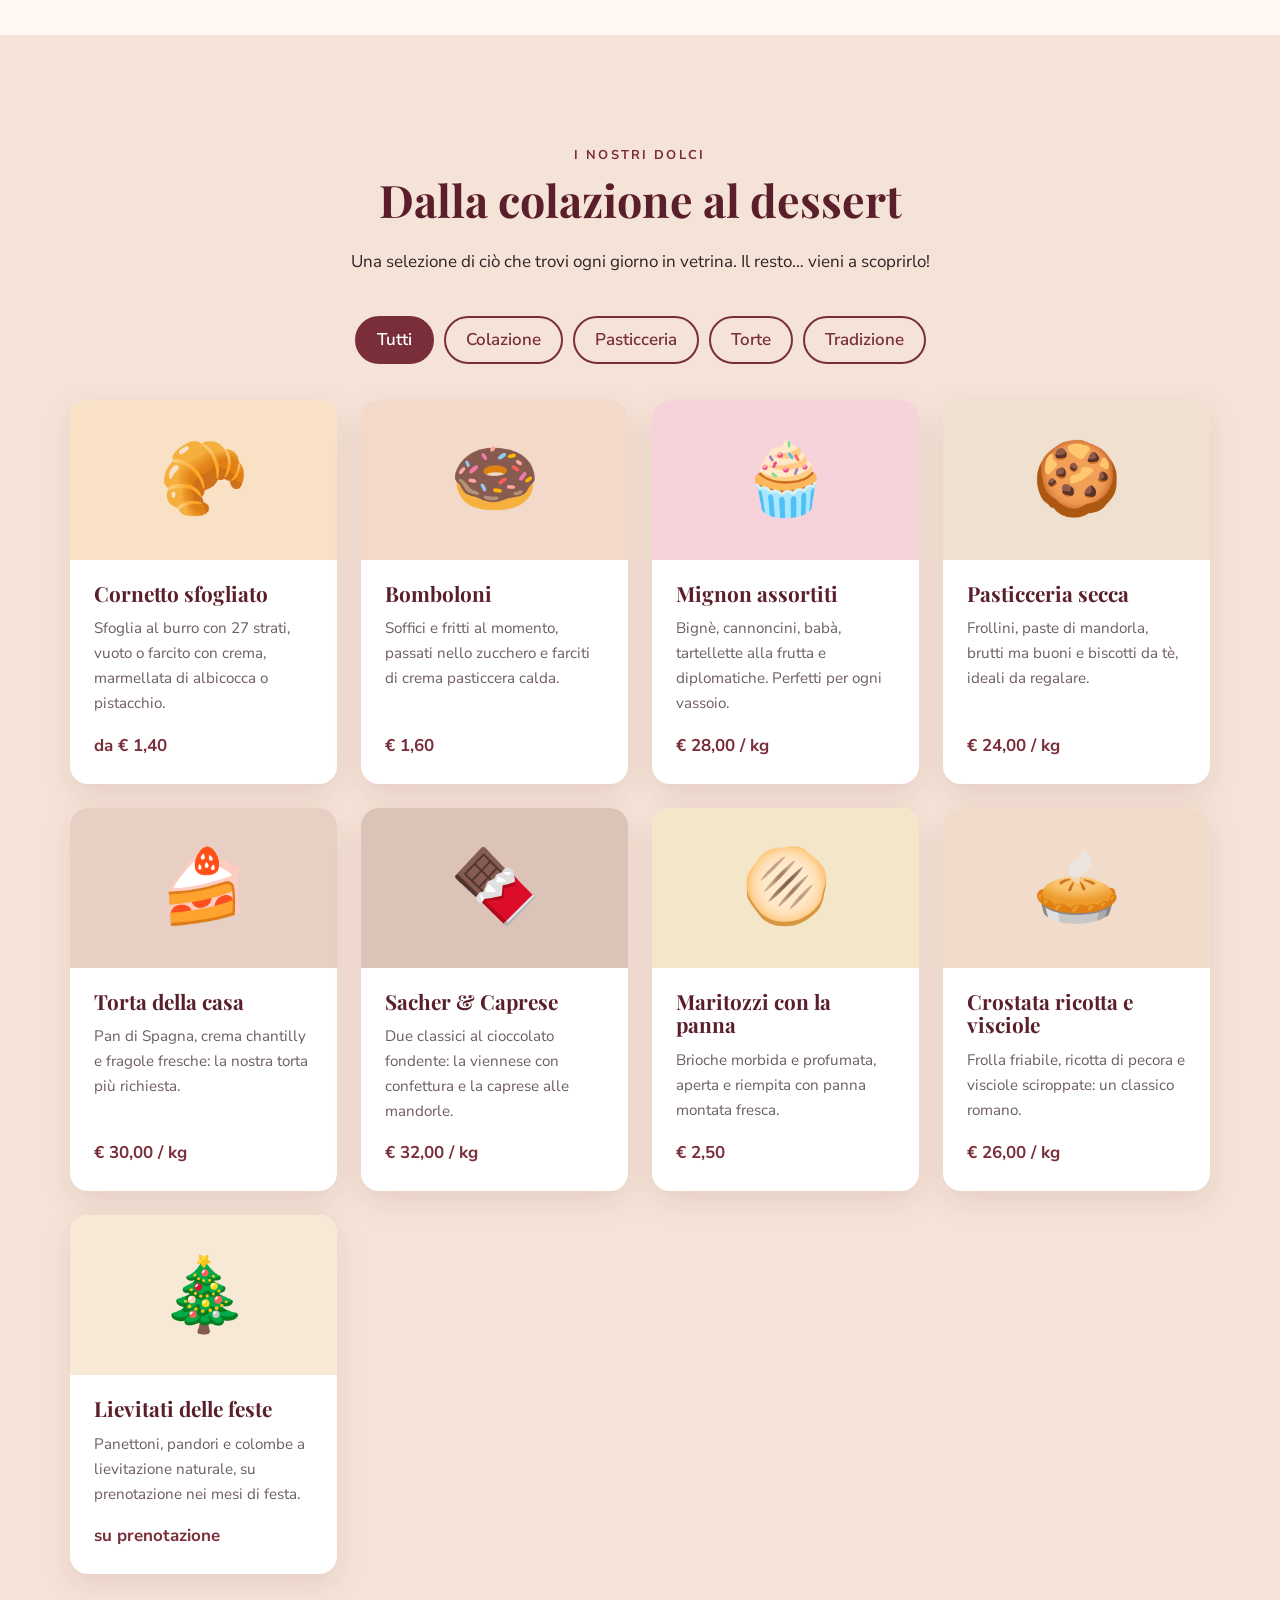
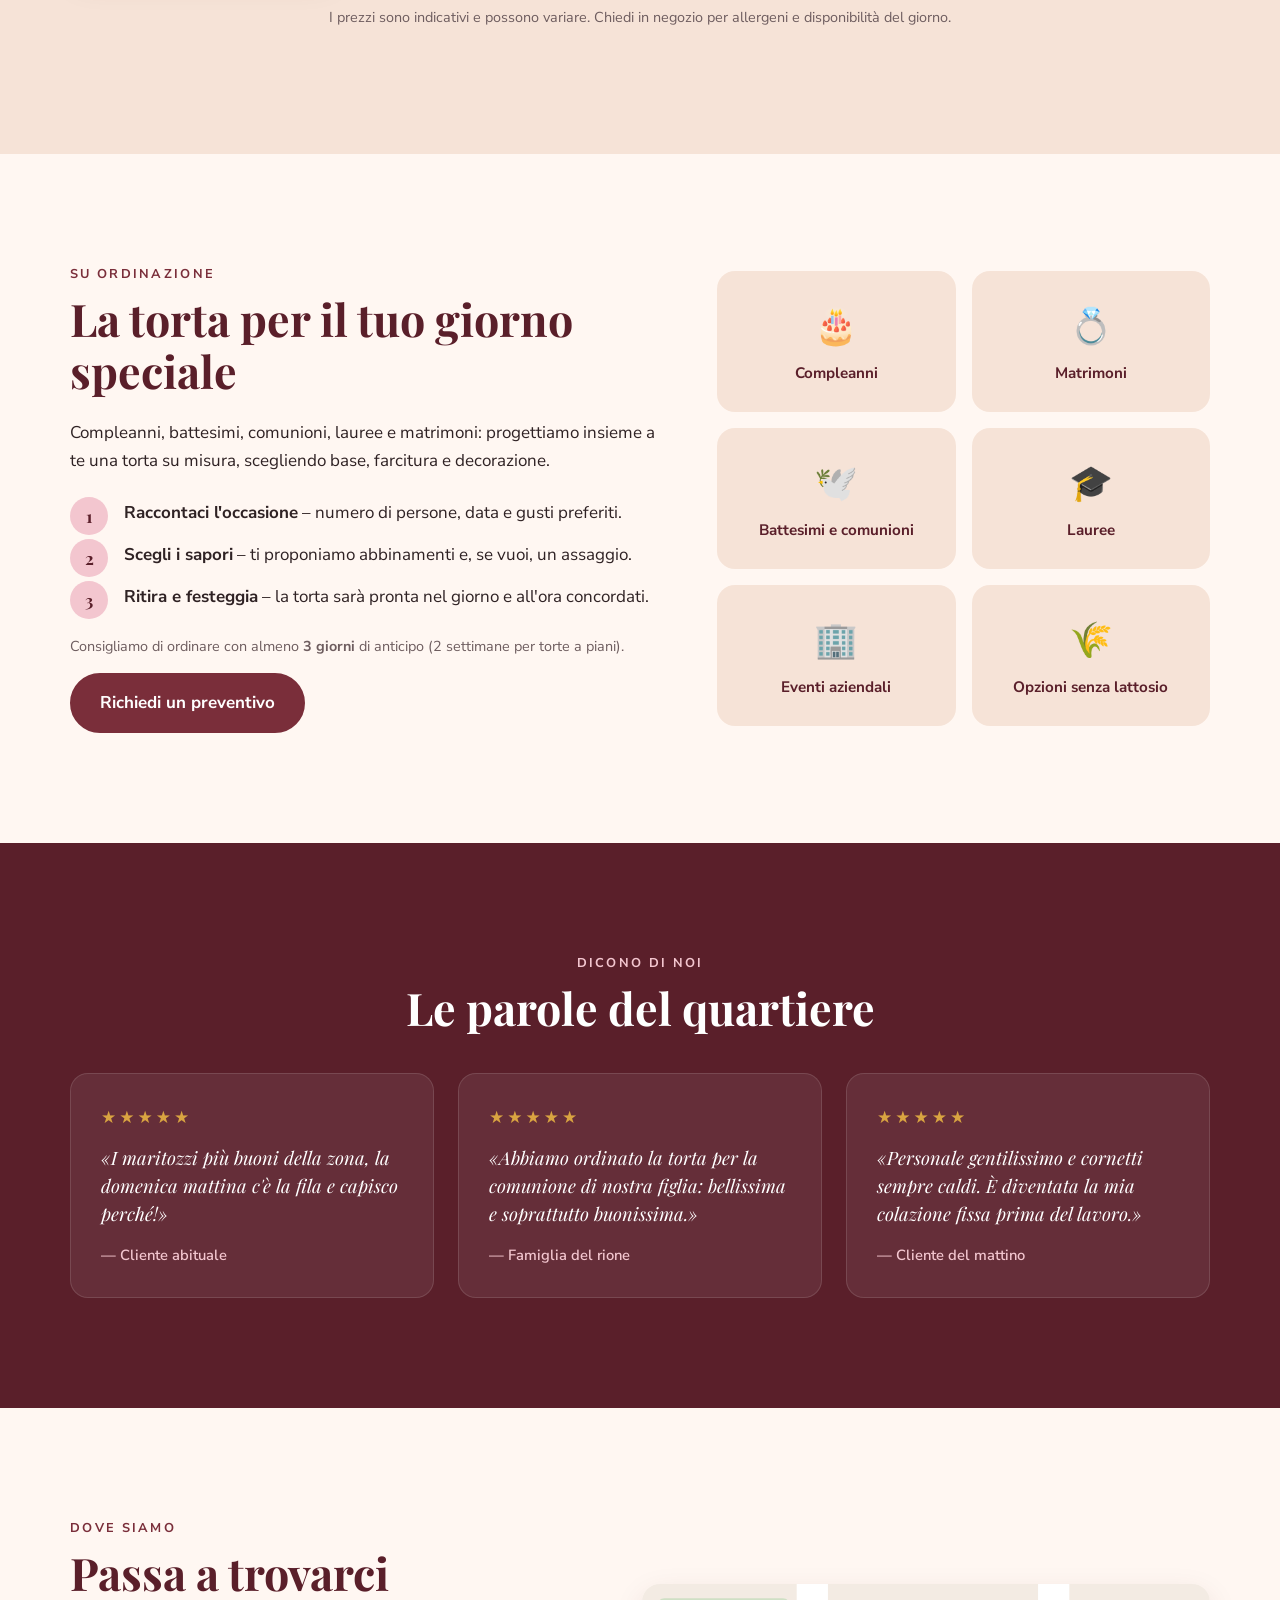
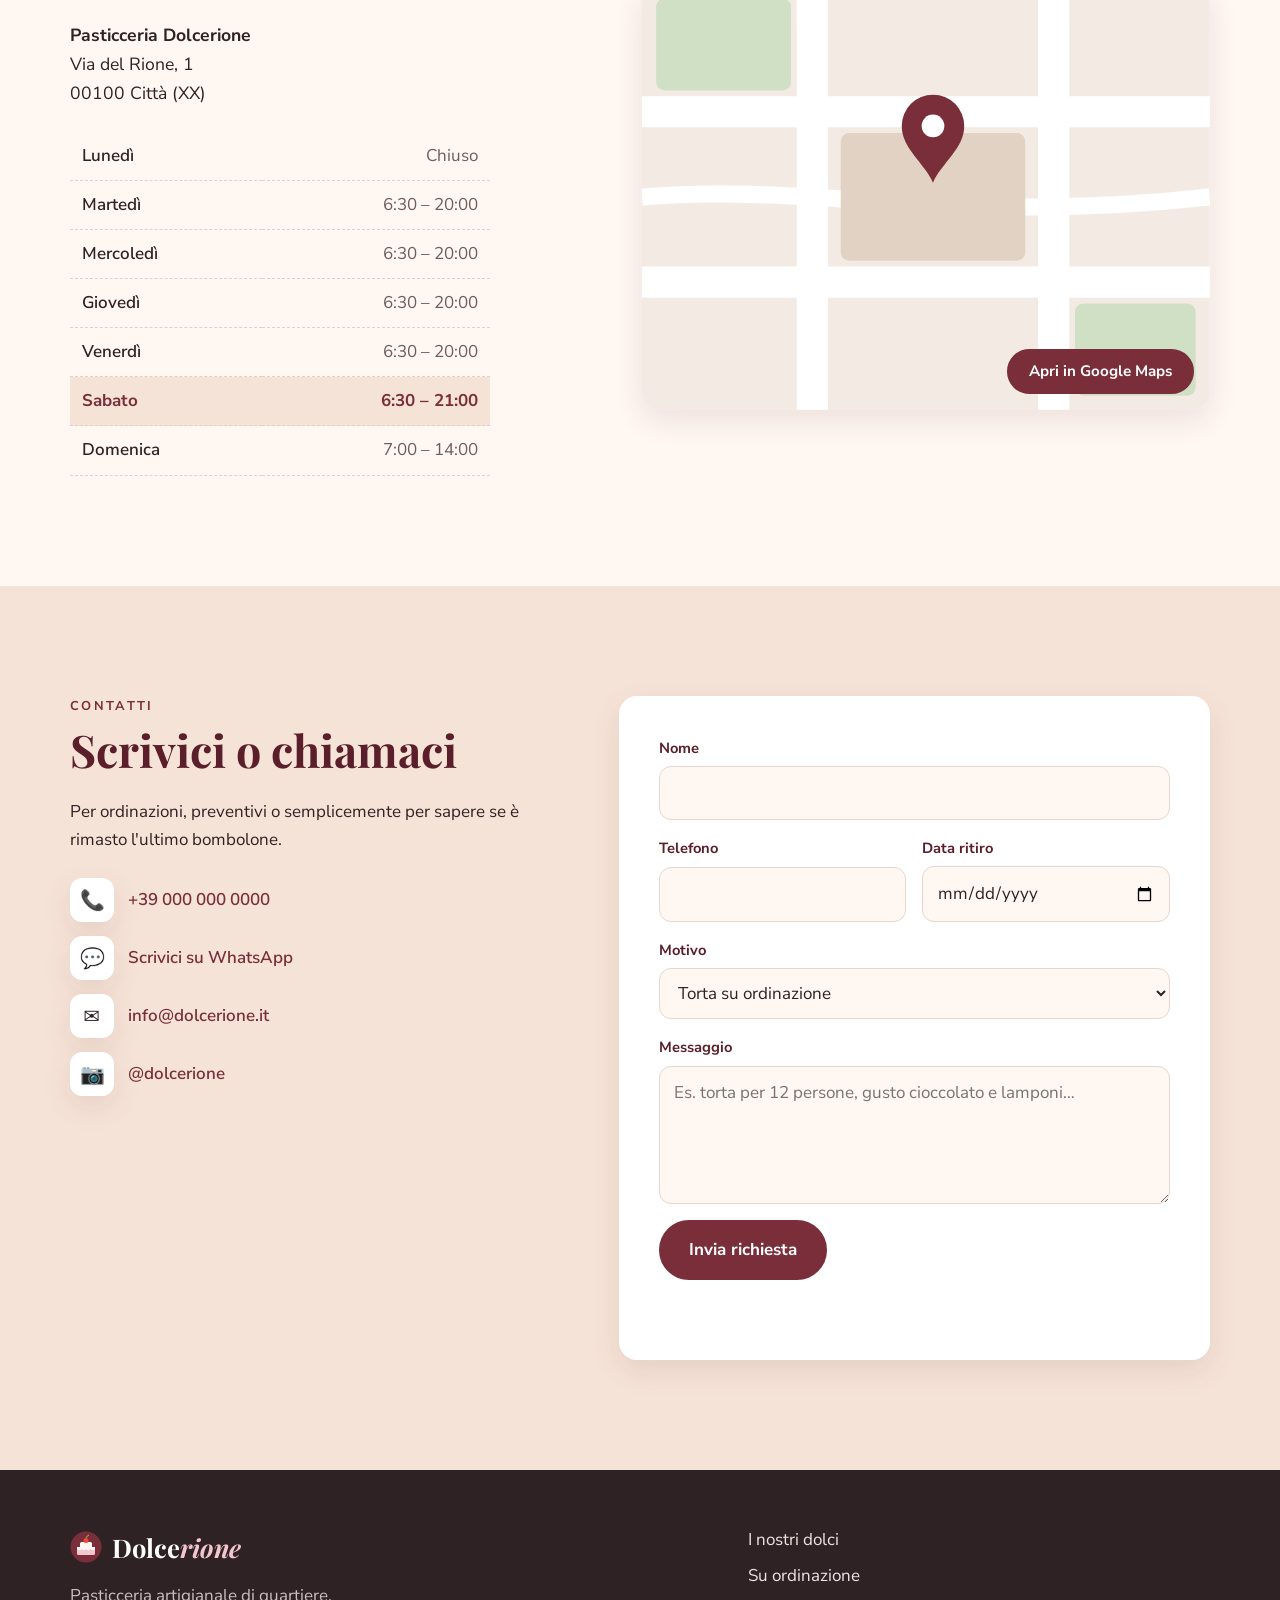
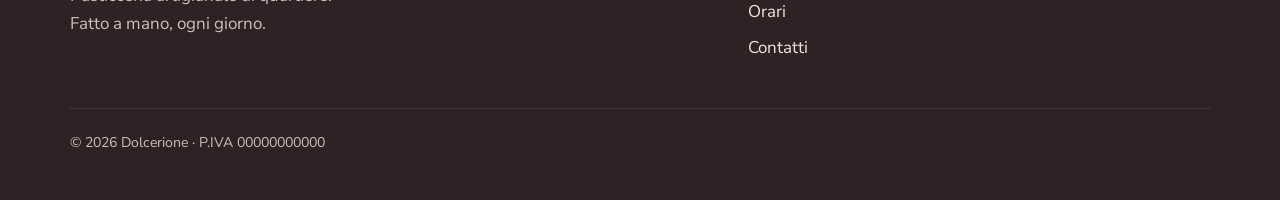
==== commit adce0ec4: "Rende interattiva la torta della prima pagina Scelta del gusto, zuccherini al tocco, candelina da sp" ====
--- a/index.html
+++ b/index.html
@@ -49,40 +49,63 @@
           </div>
           <p class="open-now" id="open-status" aria-live="polite"></p>
         </div>
-        <div class="hero-art" aria-hidden="true">
-          <svg viewBox="0 0 400 400" class="cake-svg">
-            <circle cx="200" cy="200" r="190" fill="#f6e3d7"/>
-            <ellipse cx="200" cy="325" rx="150" ry="22" fill="#e9cbb8"/>
-            <!-- piatto -->
-            <ellipse cx="200" cy="305" rx="140" ry="20" fill="#fff"/>
-            <!-- strato basso -->
-            <rect x="85" y="215" width="230" height="90" rx="12" fill="#f3c6cf"/>
-            <ellipse cx="200" cy="305" rx="115" ry="12" fill="#e7a9b6"/>
-            <path d="M85 240 q20 22 38 0 q20 22 38 0 q20 22 38 0 q20 22 38 0 q20 22 38 0 q20 22 40 0 v-25 h-230z" fill="#fff7f2"/>
-            <!-- strato alto -->
-            <rect x="120" y="140" width="160" height="80" rx="12" fill="#7a2e3a"/>
-            <path d="M120 160 q16 20 32 0 q16 20 32 0 q16 20 32 0 q16 20 32 0 q16 20 32 0 v-20 h-160z" fill="#fff7f2"/>
-            <ellipse cx="200" cy="140" rx="80" ry="12" fill="#fff7f2"/>
-            <!-- ciliegie / frutti -->
-            <circle cx="170" cy="128" r="11" fill="#c0392b"/>
-            <circle cx="200" cy="122" r="12" fill="#c0392b"/>
-            <circle cx="230" cy="128" r="11" fill="#c0392b"/>
-            <path d="M200 110 q6 -26 22 -34" stroke="#3d6b35" stroke-width="3" fill="none"/>
-            <circle cx="196" cy="118" r="3" fill="#fff" opacity=".6"/>
-            <!-- candela -->
-            <rect x="196" y="70" width="8" height="40" rx="3" fill="#d9a441"/>
-            <path d="M200 50 q10 12 0 22 q-10 -10 0 -22z" fill="#f39c12" class="flame"/>
-            <!-- decorazioni -->
-            <circle cx="110" cy="270" r="5" fill="#fff"/>
-            <circle cx="150" cy="282" r="5" fill="#fff"/>
-            <circle cx="250" cy="282" r="5" fill="#fff"/>
-            <circle cx="290" cy="270" r="5" fill="#fff"/>
-            <circle cx="200" cy="286" r="5" fill="#fff"/>
-          </svg>
-          <div class="badge">
+        <div class="hero-art">
+          <div class="cake-stage" id="cake-stage">
+            <svg viewBox="0 0 400 400" class="cake-svg" id="cake" role="group" aria-label="Torta interattiva: scegli il gusto, tocca la torta per gli zuccherini e la candelina per esprimere un desiderio">
+              <circle cx="200" cy="200" r="190" fill="#f6e3d7"/>
+              <ellipse cx="200" cy="325" rx="150" ry="22" fill="#e9cbb8"/>
+              <!-- piatto -->
+              <ellipse cx="200" cy="305" rx="140" ry="20" fill="#fff"/>
+              <g class="cake-body" id="cake-body">
+                <!-- strato basso -->
+                <rect class="c-bottom" x="85" y="215" width="230" height="90" rx="12"/>
+                <ellipse class="c-bottom-shade" cx="200" cy="305" rx="115" ry="12"/>
+                <path class="c-cream" d="M85 240 q20 22 38 0 q20 22 38 0 q20 22 38 0 q20 22 38 0 q20 22 38 0 q20 22 40 0 v-25 h-230z"/>
+                <!-- strato alto -->
+                <rect class="c-top" x="120" y="140" width="160" height="80" rx="12"/>
+                <path class="c-cream" d="M120 160 q16 20 32 0 q16 20 32 0 q16 20 32 0 q16 20 32 0 q16 20 32 0 v-20 h-160z"/>
+                <ellipse class="c-cream" cx="200" cy="140" rx="80" ry="12"/>
+                <!-- frutti -->
+                <g class="fruits">
+                  <circle class="c-fruit" cx="170" cy="128" r="11"/>
+                  <circle class="c-fruit" cx="230" cy="128" r="11"/>
+                </g>
+                <!-- decorazioni -->
+                <g fill="#fff">
+                  <circle cx="110" cy="270" r="5"/><circle cx="150" cy="282" r="5"/><circle cx="200" cy="286" r="5"/>
+                  <circle cx="250" cy="282" r="5"/><circle cx="290" cy="270" r="5"/>
+                </g>
+                <g id="sprinkles"></g>
+              </g>
+              <!-- candelina -->
+              <g class="candle" id="candle" tabindex="0" role="button" aria-label="Spegni la candelina" aria-pressed="false">
+                <rect x="176" y="36" width="48" height="80" fill="transparent"/>
+                <rect x="196" y="70" width="8" height="40" rx="3" fill="#d9a441"/>
+                <path d="M197 72 h6" stroke="#b5832a" stroke-width="2"/>
+                <circle class="flame-glow" cx="200" cy="58" r="20" fill="#f9d77e"/>
+                <path class="flame" d="M200 46 q11 14 0 26 q-11 -12 0 -26z" fill="#f39c12"/>
+                <path class="flame" d="M200 56 q5 7 0 14 q-5 -7 0 -14z" fill="#fff3c4"/>
+                <g class="smoke" fill="none" stroke="#b9a7a2" stroke-width="3" stroke-linecap="round">
+                  <path d="M200 68 q-8 -10 0 -20 q8 -10 0 -20"/>
+                </g>
+              </g>
+              <circle class="c-fruit" cx="200" cy="122" r="12"/>
+              <path d="M200 110 q6 -26 22 -34" stroke="#3d6b35" stroke-width="3" fill="none" class="stem"/>
+              <circle cx="196" cy="118" r="3" fill="#fff" opacity=".6"/>
+            </svg>
+            <p class="wish" id="wish" aria-live="polite"></p>
+          </div>
+          <div class="badge" aria-hidden="true">
             <strong>Dal forno</strong>
             <span>alle 6:30</span>
           </div>
+          <div class="flavors" role="radiogroup" aria-label="Scegli il gusto della torta">
+            <button class="flavor active" data-flavor="frutti" role="radio" aria-checked="true"><i style="--sw:#7a2e3a"></i>Frutti rossi</button>
+            <button class="flavor" data-flavor="cioccolato" role="radio" aria-checked="false"><i style="--sw:#5b3a29"></i>Cioccolato</button>
+            <button class="flavor" data-flavor="pistacchio" role="radio" aria-checked="false"><i style="--sw:#8db05f"></i>Pistacchio</button>
+            <button class="flavor" data-flavor="limone" role="radio" aria-checked="false"><i style="--sw:#f2cf4a"></i>Limone</button>
+          </div>
+          <p class="cake-hint">Scegli un gusto, tocca la torta per gli zuccherini e la candelina per esprimere un desiderio ✨</p>
         </div>
       </div>
     </section>
--- a/style.css
+++ b/style.css
@@ -102,19 +102,74 @@
 .open-now.open { color: #2e7d32; }
 .open-now.closed { color: #b23a3a; }
 .open-now:empty::before { display: none; }
-.hero-art { position: relative; }
-.cake-svg { width: 100%; max-width: 460px; margin-inline: auto; animation: float 6s ease-in-out infinite; }
-.flame { transform-origin: 200px 72px; animation: flicker 1.2s ease-in-out infinite alternate; }
+.hero-art { position: relative; text-align: center; }
+.cake-stage {
+  position: relative; max-width: 460px; margin-inline: auto; perspective: 900px;
+  /* gusto predefinito: frutti rossi */
+  --c-top: #7a2e3a; --c-bottom: #f3c6cf; --c-bottom-shade: #e7a9b6; --c-cream: #fff7f2; --c-fruit: #c0392b;
+}
+.cake-stage[data-flavor="cioccolato"] { --c-top: #5b3a29; --c-bottom: #8a5a44; --c-bottom-shade: #6e4534; --c-cream: #f5e6d8; --c-fruit: #3b2418; }
+.cake-stage[data-flavor="pistacchio"] { --c-top: #7fa356; --c-bottom: #d6e6bd; --c-bottom-shade: #b9d196; --c-cream: #fffaf0; --c-fruit: #c0392b; }
+.cake-stage[data-flavor="limone"] { --c-top: #e9b92f; --c-bottom: #fbeeb0; --c-bottom-shade: #f2d97a; --c-cream: #fffdf5; --c-fruit: #f6d23c; }
+.cake-svg {
+  width: 100%; animation: float 6s ease-in-out infinite;
+  transform-style: preserve-3d; overflow: visible;
+}
+.cake-svg .c-top, .cake-svg .c-bottom, .cake-svg .c-bottom-shade, .cake-svg .c-cream, .cake-svg .c-fruit { transition: fill .5s ease; }
+.c-top { fill: var(--c-top); }
+.c-bottom { fill: var(--c-bottom); }
+.c-bottom-shade { fill: var(--c-bottom-shade); }
+.c-cream { fill: var(--c-cream); }
+.c-fruit { fill: var(--c-fruit); }
+.cake-body { cursor: pointer; -webkit-tap-highlight-color: transparent; }
+.cake-body.squish { animation: squish .35s ease; transform-origin: 200px 305px; transform-box: view-box; }
+.candle { cursor: pointer; outline: none; -webkit-tap-highlight-color: transparent; }
+.candle:focus-visible .flame-glow { opacity: .9; stroke: var(--gold); stroke-width: 3; }
+.flame { transform-origin: 200px 72px; transform-box: view-box; animation: flicker 1.2s ease-in-out infinite alternate; transition: opacity .3s, transform .3s; }
+.flame-glow { opacity: .35; transform-origin: 200px 58px; transform-box: view-box; animation: glow 1.6s ease-in-out infinite alternate; transition: opacity .3s; }
+.smoke { opacity: 0; transform-box: view-box; }
+.candle.out .flame, .candle.out .flame-glow { opacity: 0; animation: none; transform: scale(.2); }
+.candle.out .smoke { animation: smoke 1.6s ease-out forwards; }
+.sprinkle { animation: drop .6s cubic-bezier(.3,1.5,.6,1) both; }
+.wish {
+  position: absolute; left: 50%; top: 2%; margin: 0; transform: translate(-50%, 8px);
+  background: #fff; color: var(--wine); font-family: var(--serif); font-weight: 700; font-size: 1.05rem;
+  padding: 8px 18px; border-radius: 999px; box-shadow: var(--shadow); white-space: nowrap;
+  opacity: 0; pointer-events: none; transition: opacity .35s, transform .35s;
+}
+.wish.show { opacity: 1; transform: translate(-50%, 0); }
+.confetti {
+  position: absolute; width: 9px; height: 14px; border-radius: 2px; pointer-events: none; z-index: 5;
+  animation: confetti 1.4s cubic-bezier(.2,.7,.4,1) forwards;
+}
+.flavors { display: flex; flex-wrap: wrap; justify-content: center; gap: 8px; margin-top: 18px; }
+.flavor {
+  font: inherit; font-size: .9rem; font-weight: 600; display: inline-flex; align-items: center; gap: 8px;
+  padding: 7px 14px 7px 8px; border-radius: 999px; cursor: pointer;
+  background: #fff; color: var(--ink); border: 2px solid #f0dcd2; transition: border-color .2s, transform .2s;
+}
+.flavor i { width: 18px; height: 18px; border-radius: 50%; background: var(--sw); box-shadow: inset 0 0 0 2px rgba(255,255,255,.6); }
+.flavor:hover { transform: translateY(-2px); }
+.flavor.active { border-color: var(--wine); color: var(--wine); }
+.cake-hint { font-size: .88rem; color: var(--muted); margin: 12px auto 0; max-width: 360px; }
 .badge {
-  position: absolute; right: 4%; bottom: 10%;
+  position: absolute; right: 2%; top: 6%; z-index: 2;
   background: #fff; border-radius: 50%; width: 112px; height: 112px;
   display: grid; place-content: center; text-align: center; box-shadow: var(--shadow);
   transform: rotate(-10deg); line-height: 1.2;
 }
 .badge strong { font-family: var(--serif); color: var(--wine); font-size: 1.05rem; }
 .badge span { font-size: .85rem; color: var(--muted); }
-@keyframes float { 50% { transform: translateY(-12px); } }
+@keyframes float {
+  0%, 100% { transform: rotateX(var(--rx, 0deg)) rotateY(var(--ry, 0deg)) translateY(0); }
+  50% { transform: rotateX(var(--rx, 0deg)) rotateY(var(--ry, 0deg)) translateY(-12px); }
+}
 @keyframes flicker { from { transform: scale(1) rotate(-3deg); } to { transform: scale(1.12, .92) rotate(3deg); } }
+@keyframes glow { to { transform: scale(1.25); opacity: .55; } }
+@keyframes smoke { 0% { opacity: .8; transform: translateY(0); } 100% { opacity: 0; transform: translateY(-30px); } }
+@keyframes squish { 40% { transform: scale(1.04, .95); } 70% { transform: scale(.98, 1.02); } }
+@keyframes drop { from { transform: translateY(-40px); opacity: 0; } to { transform: none; opacity: 1; } }
+@keyframes confetti { to { transform: translate(var(--dx), var(--dy)) rotate(var(--rot)); opacity: 0; } }
 
 /* ===== Chi siamo ===== */
 .about-grid { display: grid; grid-template-columns: 1.3fr 1fr; gap: 56px; align-items: center; }
@@ -228,7 +283,7 @@
 /* ===== Responsive ===== */
 @media (max-width: 900px) {
   .hero-grid, .about-grid, .order-grid, .where-grid, .contact-grid { grid-template-columns: 1fr; gap: 40px; }
-  .hero-art { order: -1; max-width: 340px; margin-inline: auto; }
+  .hero-art { order: -1; max-width: 330px; margin-inline: auto; }
   .reviews { grid-template-columns: 1fr; }
 
   .nav-toggle { display: block; }
